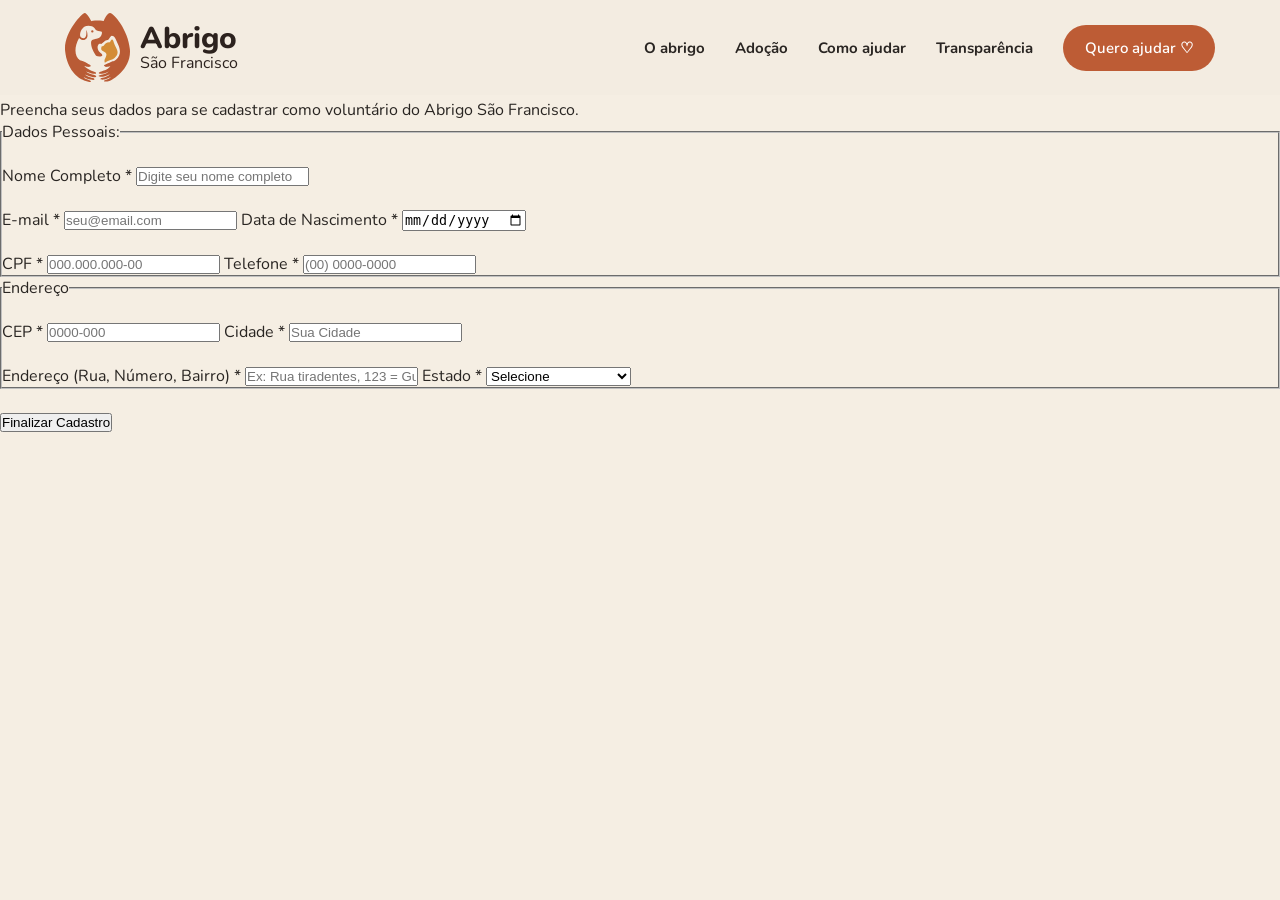
==== cadastro.html @ 90e566f1 "Add files via upload" ====
<!DOCTYPE html>
<html lang="en">
<head>
    <meta charset="UTF-8">
    <meta name="viewport" content="width=device-width, initial-scale=1.0">
    <title>Projetos Sociais - Abrigo São Francisco</title>
    <link rel="stylesheet" href="projects.css">
    <script src="script.js"></script>
</head>
<body>
    <header class="nav-bar">

        <div class="logo-container">
                <img src="imagens/logotipo_abrogoSF.svg" class="logotipo" alt="Logo do Abrigo São Francisco">

                <p class="escritalogo">
                    <strong>Abrigo</strong>
                    <span>São Francisco</span>
                </p>
        </div>

        <nav class="navegacao">
            <ul class="abas-nav">
                <li><a href="#section-abrigo">O abrigo</a></li>
                <li><a href="#section-adocao">Adoção</a></li>
                <li><a href="#section-comoajudar">Como ajudar</a></li>
                <li><a href="#section-transparencia">Transparência</a></li>
                <li><a href="#section-ajudar" class="ajudar-button">Quero ajudar ♡</a></li>
            </ul>
        </nav>

    </header>
	<h1><center>Faça parte do recomeço</center></h1>
    Preencha seus dados para se cadastrar como voluntário do Abrigo São Francisco. 

		<form action="pagina.php">
			<fieldset>
				<legend>Dados Pessoais: </legend>
				<br>
				<label for="nome">Nome Completo *</label>
				<input type="text" id="nome" name="nome" placeholder="Digite seu nome completo">
				</br>
				<br>					
				<label for="email">E-mail *</label>
				<input type="email" id="email" name="email" placeholder="seu@email.com">
                
                <label for="nascimento">Data de Nascimento *</label>
				<input type="date" id="nascimento" name="nascimento" placeholder="dd/mm/aaaa">
				</br>
				<br>
				<label for="cpf"> CPF *</label>
				<input type="text" id="cpf" name="cpf" pattern="[0-9]{3}\.[0-9]{3}\.[0-9]{3}-[0-9]{2}"
					placeholder="000.000.000-00" title="Formato: 000.000.000-00">

				<label for="telefone"> Telefone *</label>
                <input type="tel" id="telefone" name="telefone" pattern="([0-9]{2}\) [0-9]{5}-[0-9]{4}"
					placeholder="(00) 0000-0000" title="Formato: (00) 0000-0000">
				</br>
			</fieldset>
            </form>

        <form action="pagina.php">
			<fieldset>
				<legend>Endereço </legend>
                <br>
                <label for="cep"> CEP *</label>
                <input type="text" id="cep" name="cep" pattern="[0-9]{5}-[0-9]{3}"
                    placeholder="0000-000" title="Formato: 0000-000">
				<label for="nome">Cidade *</label>
				<input type="text" id="cidade" name="cidade" placeholder="Sua Cidade">
				</br>
                <br>
                <label for="nome">Endereço (Rua, Número, Bairro) *</label>
				<input type="text" id="endereco" name="endereco" placeholder="Ex: Rua tiradentes, 123 = Guaianases">	
                <label for="nome">Estado *</label>
				<select id="estado" name="estado" required>
                    <option value="" selected disabled>Selecione </option>
                    <option value="AC">Acre</option>
                    <option value="AL">Alagoas</option>
                    <option value="AP">Amapá</option>
                    <option value="AM">Amazonas</option>
                    <option value="BA">Bahia</option>
                    <option value="CE">Ceará</option>
                    <option value="DF">Distrito Federal</option>
                    <option value="ES">Espírito Santo</option>
                    <option value="GO">Goiás</option>
                    <option value="MA">Maranhão</option>
                    <option value="MT">Mato Grosso</option>
                    <option value="MS">Mato Grosso do Sul</option>
                    <option value="MG">Minas Gerais</option>
                    <option value="PA">Pará</option>
                    <option value="PB">Paraíba</option>
                    <option value="PR">Paraná</option>
                    <option value="PE">Pernambuco</option>
                    <option value="PI">Piauí</option>
                    <option value="RJ">Rio de Janeiro</option>
                    <option value="RN">Rio Grande do Norte</option>
                    <option value="RS">Rio Grande do Sul</option>
                    <option value="RO">Rondônia</option>
                    <option value="RR">Roraima</option>
                    <option value="SC">Santa Catarina</option>
                    <option value="SP">São Paulo</option>
                    <option value="SE">Sergipe</option>
                    <option value="TO">Tocantins</option>
                </select>
		        </br>
            </fieldset>
            <br>
			<button type="submit">Finalizar Cadastro</button>
			</br>
		</form>
</body>
</html>
---- projects.css ----
/* ==========================================================================
   VARIÁVEIS E GLOBAIS (Adicione ao topo do seu ficheiro CSS)
========================================================================== */
@import url('https://fonts.googleapis.com/css2?family=Nunito:wght@400;500;600;700;800&display=swap');

:root {
    --cor-creme: #f5eee3;
    --cor-laranja: #bd5c35;
    --cor-laranja-hover: #a94f2c;
    --cor-escuro: #2c211d;
    --cor-branco: #ffffff;
    --cor-texto-escuro: #292522;
    --cor-texto-cinza: #756e68;
}

body {
    background-color: var(--cor-creme);
    font-family: 'Nunito', sans-serif;
    color: var(--cor-texto-escuro);
    margin: 0; padding: 0;
}

* {
    margin: 0;
    padding: 0;
    box-sizing: border-box;
}

html {
    scroll-behavior: smooth;
}





/* =========================
   NAVBAR
========================= */

.nav-bar {
    width: 100%;
    height: 95px;

    padding: 0 65px;

    background-color: #F3ECE1;

    display: flex;
    align-items: center;

    position: fixed;
    top: 0;
    left: 0;

    z-index: 1000;
}

/* =========================
   LOGO E TEXTOS
========================= */

.logo-container {
    display: flex;
    align-items: center;

    gap: 10px;
}

.logotipo {
    width: 65px;
    height: auto;

    display: block;
}

.escritalogo {
    display: flex;
    flex-direction: column;

    margin: 0;

    color: #2C221E;

    font-family: 'Nunito', sans-serif;

    line-height: 1.1;
}

.escritalogo strong {
    font-size: 30px;
    font-weight: 800;
}

.escritalogo span {
    font-size: 16px;
    font-weight: 400;
}

/* =========================
   ÁREAS DE NAVEGAÇÃO
========================= */

.navegacao {
    display: flex;
    align-items: center;

    margin-left: auto;
}

.abas-nav {
    list-style: none;

    display: flex;
    align-items: center;

    gap: 30px;
}

.abas-nav li {
    display: flex;
    align-items: center;
}


/* =========================
   LINKS
========================= */

.abas-nav a {
    color: #292522;

    text-decoration: none;

    font-size: 15px;
    font-weight: 700;

    white-space: nowrap;

    transition: color 0.3s ease;
}

.abas-nav a:hover {
    color: #bd5c35;
}


/* =========================
   BOTÃO "QUERO AJUDAR"
========================= */

.ajudar-button {
    background-color: #bd5c35;

    color: #ffffff !important;

    padding: 13px 22px;

    border-radius: 30px;

    font-size: 15px !important;
    font-weight: 600 !important;

    transition:
        background-color 0.3s ease,
        transform 0.3s ease;
}

.ajudar-button:hover {
    background-color: #a94f2c;

    transform: translateY(-2px);
}




/* Utilitários */
.creme { background-color: var(--cor-creme); }
.escuro { background-color: var(--cor-escuro); color: var(--cor-branco); }
.laranja { background-color: var(--cor-laranja); color: var(--cor-branco); }
.mt-20 { margin-top: 20px; } .mt-30 { margin-top: 30px; } .w-100 { width: 100%; justify-content: center;}

/* Tipografia Base */
.subtitulo-padrao {
    display: flex; align-items: center; gap: 10px;
    font-size: 13px; font-weight: 800; text-transform: uppercase; margin-bottom: 20px;
}
.subtitulo-padrao span { width: 25px; height: 2px; }
.subtitulo-escuro { color: var(--cor-laranja); } .subtitulo-escuro span { background-color: var(--cor-laranja); }
.subtitulo-claro { color: rgba(255,255,255,0.8); } .subtitulo-claro span { background-color: rgba(255,255,255,0.8); }
.subtitulo-laranja { color: var(--cor-laranja); } .subtitulo-laranja span { background-color: var(--cor-laranja); }

h1 { font-size: 72px; font-weight: 800; line-height: 1.1; letter-spacing: -2px; margin-bottom: 20px; }
h2 { font-size: 46px; font-weight: 800; line-height: 1.1; letter-spacing: -1px; margin-bottom: 20px; }
h3 { font-size: 28px; font-weight: 800; margin-bottom: 15px; }
h4 { font-size: 20px; font-weight: 800; margin-bottom: 15px; }
p { font-size: 16px; line-height: 1.6; color: var(--cor-texto-cinza); margin-bottom: 30px; }

.escuro h2, .escuro h4, .laranja h2, .laranja h4 { color: var(--cor-branco); }
.escuro p { color: rgba(245, 238, 227, 0.7); }

/* ==========================================================================
   BOTÕES E HOVERS
========================================================================== */
.btn-primario, .btn-laranja-solido {
    display: inline-flex; align-items: center; gap: 10px;
    padding: 14px 28px; border-radius: 30px; text-decoration: none; font-weight: 700; font-size: 16px;
    background-color: var(--cor-laranja); color: var(--cor-branco);
    border: none; cursor: pointer; transition: all 0.3s ease;
    margin-top: 20px;
}
.btn-primario:hover, .btn-laranja-solido:hover {
    background-color: var(--cor-laranja-hover);
    transform: translateY(-3px);
    box-shadow: 0 5px 15px rgba(189, 92, 53, 0.3);
}

.btn-creme, .btn-secundario-claro {
    display: inline-flex; align-items: center; gap: 10px;
    padding: 16px 28px; border-radius: 30px; text-decoration: none; font-weight: 700; font-size: 16px;
    background-color: var(--cor-creme); color: var(--cor-texto-escuro);
    border: none; cursor: pointer; transition: all 0.3s ease;
    margin-top: 20px;
}
.btn-creme:hover, .btn-secundario-claro:hover {
    background-color: #ffffff;
    transform: translateY(-3px);
    box-shadow: 0 5px 15px rgba(0,0,0,0.1);
}

.btn-link, .btn-link-claro {
    display: inline-flex; align-items: center; gap: 8px; font-weight: 700; text-decoration: none; font-size: 16px;
    transition: opacity 0.3s ease, transform 0.3s ease;
}
.btn-link { color: var(--cor-texto-escuro); }
.btn-link-claro { color: var(--cor-branco); }
.btn-link:hover, .btn-link-claro:hover {
    opacity: 0.7;
    transform: translateX(5px);
}

/* ==========================================================================
   MODAL "QUERO AJUDAR"
========================================================================== */
.modal-overlay {
    position: fixed;
    top: 0;
    left: 0;
    width: 100%;
    height: 100%;
    background-color: rgba(44, 33, 29, 0.85); /* Fundo castanho escuro translúcido */
    z-index: 9999;
    
    display: flex;
    align-items: center;
    justify-content: center;
    
    /* Escondido por padrão com animação */
    opacity: 0;
    visibility: hidden;
    transition: opacity 0.3s ease, visibility 0.3s ease;
}

/* Classe que será adicionada pelo JS para mostrar o modal */
.modal-overlay.mostrar {
    opacity: 1;
    visibility: visible;
}

.modal-conteudo {
    position: relative;
    background-color: #f5eee3; /* Cor creme padrão */
    width: 90%;
    max-width: 850px;
    border-radius: 30px;
    padding: 60px 50px;
    box-shadow: 0 20px 50px rgba(0, 0, 0, 0.2);
    
    /* Efeito de zoom ao abrir */
    transform: scale(0.95);
    transition: transform 0.3s ease;
}

.modal-overlay.mostrar .modal-conteudo {
    transform: scale(1);
}

.modal-fechar {
    position: absolute;
    top: 30px;
    right: 30px;
    background: none;
    border: none;
    color: #292522;
    cursor: pointer;
    padding: 5px;
    border-radius: 50%;
    transition: background-color 0.2s ease, color 0.2s ease;
}

.modal-fechar:hover {
    background-color: #bd5c35;
    color: #ffffff;
}

.modal-cabecalho {
    text-align: center;
    margin-bottom: 40px;
    display: flex;
    flex-direction: column;
    align-items: center;
}

.modal-cabecalho h2 {
    color: #292522;
    font-size: 38px;
    font-weight: 800;
    letter-spacing: -1px;
    margin-bottom: 15px;
}

.modal-cabecalho p {
    color: #756e68;
    font-size: 16px;
    max-width: 500px;
    margin: 0;
}

.modal-opcoes {
    display: grid;
    grid-template-columns: 1fr 1fr;
    gap: 30px;
}

.modal-opcao-card {
    background-color: #ffffff;
    padding: 40px;
    border-radius: 20px;
    border: 1px solid rgba(0,0,0,0.05);
    text-decoration: none;
    color: #292522;
    
    display: flex;
    flex-direction: column;
    align-items: flex-start;
    
    transition: transform 0.3s ease, box-shadow 0.3s ease;
}

.modal-opcao-card:hover {
    transform: translateY(-5px);
    box-shadow: 0 15px 35px rgba(0, 0, 0, 0.08);
}

.icone-circulo-modal {
    width: 60px;
    height: 60px;
    border-radius: 50%;
    background-color: #f5eee3;
    color: #bd5c35;
    display: flex;
    align-items: center;
    justify-content: center;
    margin-bottom: 25px;
    transition: background-color 0.3s ease, color 0.3s ease;
}

.modal-opcao-card:hover .icone-circulo-modal {
    background-color: #bd5c35;
    color: #ffffff;
}

.modal-opcao-card h3 {
    font-size: 24px;
    font-weight: 800;
    margin-bottom: 10px;
}

.modal-opcao-card p {
    color: #756e68;
    font-size: 15px;
    margin-bottom: 25px;
    flex-grow: 1;
}

/* Responsividade do Modal */
@media (max-width: 768px) {
    .modal-opcoes {
        grid-template-columns: 1fr;
    }
    
    .modal-conteudo {
        padding: 40px 30px;
        max-height: 90vh;
        overflow-y: auto;
    }
    
    .modal-cabecalho h2 {
        font-size: 28px;
    }
}

/* ==========================================================================
   IMAGENS DE FUNDO (Insira os links reais aqui)
========================================================================== */
.bg-img-voluntariado-1 { background-image: url('imagens/foto 1 secao apoio.jpeg'); }
.bg-img-voluntariado-2 { background-image: url('imagens/foto 5 secao apoio.jpeg'); }
.bg-img-voluntariado-3 { background-image: url('imagens/foto homem segurando cachorro.jpeg'); }

.bg-camp-1 { background-image: url('imagens/campanha 1.jpeg'); }
.bg-camp-2 { background-image: url('imagens/campanha 2.jpeg'); }

/* ==========================================================================
   CARDS DE IMAGEM COM OVERLAY
========================================================================== */
.card-imagem {
    position: relative; height: 380px; border-radius: 20px; overflow: hidden;
    background-size: cover; background-position: center;
    padding: 24px; color: var(--cor-branco);
    transition: transform 0.3s ease, box-shadow 0.3s ease;
    cursor: pointer;
}
.card-imagem:hover {
    transform: translateY(-8px);
    box-shadow: 0 15px 30px rgba(0,0,0,0.15);
}
.card-imagem:hover .link-seta {
    transform: translateX(5px);
}
.overlay-gradiente-laranja {
    position: absolute; top: 0; left: 0; width: 100%; height: 100%;
    background: linear-gradient(180deg, rgba(217, 102, 39, 0.6) 0%, rgba(184, 69, 21, 0.95) 100%);
    z-index: 1; transition: opacity 0.3s ease;
}
.card-imagem:hover .overlay-gradiente-laranja {
    opacity: 0.9;
}
.conteudo-card-img {
    position: relative; z-index: 2; height: 100%;
    display: flex; flex-direction: column; justify-content: space-between;
}
.topo-card { display: flex; justify-content: space-between; align-items: center; }
.icone-bola {
    width: 40px; height: 40px; border-radius: 50%;
    background: rgba(255, 255, 255, 0.2); backdrop-filter: blur(4px);
    display: flex; align-items: center; justify-content: center;
}
.base-card h3 { font-size: 22px; margin-bottom: 10px; color: var(--cor-branco);}
.base-card p { font-size: 14px; margin-bottom: 15px; color: rgba(255,255,255,0.9);}
.link-seta { font-weight: 700; font-size: 14px; display: inline-flex; align-items: center; gap: 5px; transition: transform 0.3s ease;}

/* ==========================================================================
   BANNER OPORTUNIDADE LARGA (Hover e Efeitos)
========================================================================== */
.banner-oportunidade-larga {
    display: block; background-color: #d28639; border-radius: 10px 30px; padding: 40px; 
    color: var(--cor-escuro); position: relative; text-decoration: none;
    transition: transform 0.3s ease, background-color 0.3s ease;
}
.banner-oportunidade-larga:hover {
    transform: translateY(-5px);
    background-color: #c97e33;
}
.banner-oportunidade-larga h3 { color: var(--cor-escuro); margin-bottom: 30px;}
.info-oportunidade { display: grid; grid-template-columns: 1fr 1fr; gap: 20px; }
.info-oportunidade p { color: var(--cor-escuro); font-size: 15px; margin-bottom: 10px;}
.link-canto { position: absolute; bottom: 40px; right: 40px; font-weight: 800; transition: transform 0.3s ease;}
.banner-oportunidade-larga:hover .link-canto { transform: translate(3px, -3px); }

/* ==========================================================================
   CARDS DE CAMPANHA (Com Progresso)
========================================================================== */
.card-campanha {
    background-color: var(--cor-branco); border-radius: 30px; overflow: hidden;
    transition: transform 0.3s ease, box-shadow 0.3s ease;
}
.card-campanha:hover {
    transform: translateY(-5px);
    box-shadow: 0 15px 30px rgba(0,0,0,0.2);
}
.img-campanha { width: 100%; height: 300px; background-size: cover; background-position: 10% 10%;}
.conteudo-campanha { padding: 40px; }
.conteudo-campanha h4 { color: var(--cor-texto-escuro); margin-bottom: 15px;}
.stats-campanha { margin-bottom: 30px; }
.linha-stat { display: flex; justify-content: space-between; font-size: 13px; color: var(--cor-texto-cinza); margin-bottom: 10px;}
.linha-stat strong { color: var(--cor-texto-escuro); font-size: 15px;}
progress { width: 100%; height: 8px; border-radius: 4px; border: none; background-color: var(--cor-creme); }
progress::-webkit-progress-value { background-color: var(--cor-laranja); border-radius: 4px;}
progress::-webkit-progress-bar { background-color: var(--cor-creme); border-radius: 4px;}
.botoes-campanha { display: flex; gap: 15px; }

/* ==========================================================================
   FORMULÁRIO DE DOAÇÕES (Interações)
========================================================================== */
.card-branco-sombra { background-color: var(--cor-branco); padding: 50px; border-radius: 30px; box-shadow: 0 10px 40px rgba(0,0,0,0.05);}
.opcoes-valor { display: flex; flex-wrap: wrap; gap: 15px; }
.btn-valor {
    padding: 12px 24px; border-radius: 30px; border: 2px solid var(--cor-creme); 
    background-color: var(--cor-creme); font-weight: 700; color: var(--cor-texto-escuro); 
    cursor: pointer; transition: all 0.2s ease;
}
.btn-valor:hover { border-color: var(--cor-laranja); color: var(--cor-laranja); background-color: var(--cor-branco);}
.btn-valor.ativo { background-color: var(--cor-laranja); color: var(--cor-branco); border-color: var(--cor-laranja);}

.opcoes-tipo { display: flex; gap: 20px; }
.radio-box {
    display: flex; align-items: center; gap: 10px; padding: 15px 25px; border-radius: 15px; 
    background-color: var(--cor-creme); border: 2px solid transparent; cursor: pointer; 
    font-weight: 700; font-size: 14px; transition: all 0.2s ease;
}
.radio-box:hover { border-color: rgba(189, 92, 53, 0.5); }
.radio-box.ativo { border-color: var(--cor-laranja); background-color: var(--cor-branco);}
.radio-box input[type="radio"] { accent-color: var(--cor-laranja); transform: scale(1.2);}

/* ==========================================================================
   OUTROS ESTILOS DA PÁGINA (Layouts)
========================================================================== */
/* =========================
   SECÇÃO 1: HERO (CORREÇÃO DA IMAGEM)
========================= */
.hero-topo {
    position: relative; /* Transforma a secção no limite absoluto */
    display: flex;
    align-items: center; /* Centra o texto na vertical */
    background-color: var(--cor-creme);
    padding: 140px 5% 80px 5%; /* Devolve o espaço de respiro para o texto */
    min-height: 85vh;
    overflow: hidden; /* CORTA qualquer sobra da imagem que passe para baixo da secção */
}

/* --- Coluna da Esquerda (Texto) --- */
.hero-texto-coluna {
    width: 55%; 
    max-width: 650px;
    position: relative;
    z-index: 2; /* Garante que o texto fica sempre por cima de tudo */
}

.hero-etiqueta {
    display: flex;
    align-items: center;
    gap: 15px;
    font-size: 13px;
    font-weight: 800;
    color: #b8541e;
    letter-spacing: 1px;
    margin-bottom: 20px;
    text-transform: uppercase;
}

.hero-etiqueta .traco {
    width: 30px;
    height: 2px;
    background-color: #b8541e;
}

.hero-texto-coluna h1 {
    font-size: 64px;
    font-weight: 800;
    line-height: 1.1;
    letter-spacing: -2px;
    color: #292522;
    margin-bottom: 25px;
}

.hero-texto-coluna p {
    font-size: 17px;
    line-height: 1.6;
    color: #756e68;
    margin-bottom: 40px;
    max-width: 600px;
}

.hero-botoes {
    display: flex;
    align-items: center;
    gap: 30px;
}

.btn-laranja-hero {
    background-color: #b8541e;
    color: #ffffff;
    padding: 16px 32px;
    border-radius: 30px;
    text-decoration: none;
    font-weight: 700;
    font-size: 16px;
    transition: background-color 0.3s;
}

.btn-laranja-hero:hover {
    background-color: #9c4516;
}

.btn-texto-hero {
    color: #292522;
    text-decoration: none;
    font-weight: 700;
    font-size: 16px;
    display: flex;
    align-items: center;
    gap: 8px;
}

/* --- Coluna da Direita (Imagem) --- */
.hero-imagem-coluna {
    position: absolute;
    right: 0; /* Cola a imagem ao lado direito */
    bottom: 0; /* Cola a imagem ao chão da secção */
    width: 50%; /* Dá metade do ecrã para a imagem */
    height: 100%; 
    display: flex;
    justify-content: center;
    align-items: flex-end; /* Puxa para baixo */
    z-index: 1;
    pointer-events: none; /* Evita que o espaço invisível da imagem bloqueie os cliques nos botões do texto */
}

.hero-imagem-coluna img {
    width: 100%;
    height: 90%; /* O TRUQUE: Torna a imagem de propósito mais alta que a secção para encher a tela */
    object-fit: cover; 
    object-position: center bottom; /* Força os braços a tocarem na base */
    
    /* O TRUQUE MÁGICO 2: Como a imagem tem margem sobrando em baixo, empurramos a imagem (translateY) 
       mais para baixo para forçar os braços a passarem o limite invisível e tocarem a linha preta! */
    transform: scale(1.15) translateY(15%); 
    transform-origin: bottom center;
}

/* --- Responsividade --- */
@media (max-width: 1024px) {
    .hero-topo { flex-direction: column; padding-top: 140px; }
    .hero-texto-coluna { width: 100%; text-align: center; display: flex; flex-direction: column; align-items: center; padding-bottom: 500px; }
    .hero-imagem-coluna { width: 100%; right: auto; left: 0; height: 500px; }
    .hero-imagem-coluna img { transform: scale(1.2) translateY(5%); object-fit: contain; }
}

/* =========================
   SECÇÃO 2: OPÇÕES DE CONTRIBUIÇÃO
========================= */
.seccao-opcoes-bg {
    position: relative;
    background-color: #c45a24; /* Laranja forte de fundo */
    padding: 120px 5%;
    overflow: hidden;
}

/* Imagem do cãozinho esbatida no fundo */
.overlay-imagem-fundo {
    position: absolute;
    top: 0;
    left: 0;
    width: 100%;
    height: 100%;
    background-size: cover;
    background-position: center top;
    opacity: 0.15; /* Deixa a imagem super suave para não atrapalhar a leitura */
    mix-blend-mode: multiply; /* Mistura a imagem com o laranja */
    z-index: 1;
}

.conteudo-opcoes {
    position: relative;
    z-index: 2; /* Mantém o conteúdo em cima da imagem */
    max-width: 1200px;
    margin: 0 auto;
    color: var(--cor-branco);
}

/* --- Cabeçalho --- */
.cabecalho-opcoes {
    display: flex;
    justify-content: center;
    margin-bottom: 80px;
}

.texto-central-container {
    max-width: 900px;
    display: flex;
    flex-direction: column;
}

.subtitulo-branco-centro {
    display: flex;
    align-items: center;
    gap: 15px;
    font-size: 12px;
    font-weight: 800;
    color: var(--cor-branco);
    letter-spacing: 1px;
    margin-bottom: 20px;
}

.traco-branco {
    width: 30px;
    height: 2px;
    background-color: var(--cor-branco);
}

.texto-central-container h2 {
    font-size: 46px;
    font-weight: 800;
    line-height: 1.2;
    letter-spacing: -1px;
    margin-bottom: 15px;
    text-align: left;
}

.tagline-direita {
    align-self: flex-end; /* Puxa este texto para a direita */
    font-size: 11px;
    font-weight: 800;
    letter-spacing: 2px;
    color: rgba(255, 255, 255, 0.8);
}

/* --- Cartões Delineados --- */
.grid-cards-opcoes {
    display: grid;
    grid-template-columns: 1fr 1fr;
    gap: 40px;
}

.card-opcao-outline {
    border: 1px solid rgba(255, 255, 255, 0.4); /* Borda fina e semi-transparente */
    border-radius: 40px; /* Cantos bem arredondados como no design */
    padding: 60px 50px;
    display: flex;
    flex-direction: column;
    align-items: flex-start;
    transition: all 0.3s ease;
    background-color: transparent;
}

.card-opcao-outline:hover {
    background-color: rgba(255, 255, 255, 0.05); /* Fica ligeiramente mais claro ao passar o rato */
    transform: translateY(-5px);
    border-color: rgba(255, 255, 255, 0.8);
}

.card-numero {
    display: flex;
    align-items: center;
    gap: 15px;
    font-weight: 800;
    font-size: 14px;
    margin-bottom: 25px;
}

.traco-curto {
    width: 20px;
    height: 2px;
    background-color: var(--cor-branco);
}

.card-opcao-outline h3 {
    font-size: 42px;
    font-weight: 800;
    margin-bottom: 20px;
    letter-spacing: -1px;
}

.card-opcao-outline p {
    font-size: 16px;
    line-height: 1.6;
    color: rgba(255, 255, 255, 0.9);
    margin-bottom: 50px; /* Empurra o botão mais para baixo */
    max-width: 90%;
}

.btn-branco-card {
    background-color: var(--cor-branco);
    color: #c45a24;
    padding: 14px 28px;
    border-radius: 30px;
    text-decoration: none;
    font-weight: 700;
    font-size: 15px;
    display: inline-flex;
    align-items: center;
    gap: 8px;
    transition: transform 0.2s ease, opacity 0.2s ease;
    margin-top: auto; /* Garante que o botão fica alinhado no fundo se os textos tiverem tamanhos diferentes */
}

.btn-branco-card:hover {
    transform: scale(1.05);
    opacity: 0.9;
}

/* --- Responsividade da Secção 2 --- */
@media (max-width: 1024px) {
    .grid-cards-opcoes { grid-template-columns: 1fr; }
    .texto-central-container h2 { font-size: 36px; }
    .card-opcao-outline { padding: 40px 30px; }
}

.seccao-oportunidades { padding: 100px 5%; }
.cabecalho-padrao { max-width: 800px; margin-bottom: 60px; }
.grid-cards-3 { display: grid; grid-template-columns: repeat(3, 1fr); gap: 30px; margin-bottom: 30px; }
.alinhamento-direita { text-align: right; margin-bottom: 60px; }

/* ==========================================================================
   SECÇÃO: COMO PARTICIPAR DO VOLUNTARIADO (CORRIGIDA)
========================================================================== */

.seccao-como-participar-fixa {
    width: 100%;
    padding: 100px 5%;
    
    background-color: #2c211d; /* Fundo escuro */
    
    display: flex;
    justify-content: space-between;
    align-items: flex-start; /* Mantém a coluna da esquerda fixa no topo, sem arrastar a página */
    gap: 60px;
}

/* --- Lado Esquerdo --- */
.coluna-esq-participar {
    width: 40%;
}

.coluna-esq-participar h2 {
    color: #ffffff;
    font-size: 42px;
    font-weight: 800;
    line-height: 1.1;
    margin-bottom: 25px;
    letter-spacing: -1px;
}

.coluna-esq-participar p {
    color: rgba(245, 238, 227, 0.7);
    font-size: 16px;
    line-height: 1.6;
    margin-bottom: 40px;
    max-width: 450px;
}

/* --- Lado Direito --- */
.coluna-dir-participar {
    width: 55%;
    display: flex;
    flex-direction: column;
}

.item-passo-voluntariado {
    display: flex;
    align-items: center;
    padding: 30px 0;
    
    border-top: 1px solid rgba(255, 255, 255, 0.1);
    transition: background-color 0.3s ease, transform 0.3s ease;
}

.item-passo-voluntariado:hover {
    background-color: rgba(255, 255, 255, 0.02);
    transform: translateX(5px);
}

.num-passo {
    width: 50px;
    color: #bd5c35; /* Laranja */
    font-size: 13px;
    font-weight: 800;
    flex-shrink: 0;
}

.textos-passo {
    flex: 1;
    padding-right: 20px;
}

.textos-passo h3 {
    color: #ffffff;
    font-size: 22px;
    font-weight: 700;
    margin: 0 0 8px 0;
}

.textos-passo p {
    color: rgba(255, 255, 255, 0.6);
    font-size: 14px;
    margin: 0;
    line-height: 1.5;
}

.icone-seta-descer {
    width: 35px;
    height: 35px;
    border-radius: 50%;
    border: 1px solid rgba(255, 255, 255, 0.2);
    
    display: flex;
    align-items: center;
    justify-content: center;
    
    color: #ffffff;
    flex-shrink: 0;
    transition: all 0.3s ease;
}

/* Efeito ao passar o rato (hover) na linha inteira */
.item-passo-voluntariado:hover .icone-seta-descer {
    border-color: #bd5c35;
    background-color: #bd5c35;
    color: #ffffff;
}

/* --- Responsividade --- */
@media (max-width: 950px) {
    .seccao-como-participar-fixa {
        flex-direction: column;
        gap: 50px;
    }
    
    .coluna-esq-participar,
    .coluna-dir-participar {
        width: 100%;
    }
    
    .coluna-esq-participar p {
        max-width: 100%;
    }
}

.seccao-campanhas { padding: 100px 5%; }
.grid-cards-2 { display: grid; grid-template-columns: 1fr 1fr; gap: 40px; }

.bloco-doacoes { padding: 100px 5%; display: flex; gap: 60px; align-items: flex-start;}

/* =========================
   SECÇÃO 5: ÁREA DO VOLUNTÁRIO
========================= */
.seccao-area-voluntario {
    padding: 100px 5%;
    background-color: var(--cor-creme);
}

/* Estrutura das duas colunas */
.layout-duas-colunas-voluntario {
    display: flex;
    align-items: center;
    gap: 60px;
    margin-top: 50px;
}

/* Coluna da Imagem (Laptop) */
.imagem-laptop-voluntario {
    width: 55%;
    display: flex;
    justify-content: center;
}

.imagem-laptop-voluntario img {
    width: 100%;
    max-width: 650px; /* Tamanho generoso para o portátil */
    height: auto;
    object-fit: contain;
}

/* Coluna da Direita (Lista de Recursos) */
.lista-recursos-voluntario {
    width: 45%;
    display: flex;
    flex-direction: column;
    gap: 30px;
}

.recurso-item {
    display: flex;
    flex-direction: column;
    gap: 8px;
}

.recurso-cabecalho {
    display: flex;
    align-items: center;
    gap: 12px;
    font-size: 20px;
    font-weight: 800;
    color: var(--cor-escuro);
}

.recurso-cabecalho svg {
    color: var(--cor-escuro);
}

.recurso-texto {
    font-size: 15px;
    color: var(--cor-texto-cinza);
    margin: 0;
    line-height: 1.6;
}

/* Rodapé separador no fundo da secção */
.rodape-cta-voluntario {
    border-top: 1px solid rgba(0, 0, 0, 0.08); /* Linha fina e subtil */
    margin-top: 80px;
    padding-top: 50px;
}

.rodape-cta-voluntario h4 {
    font-size: 22px;
    font-weight: 800;
    color: var(--cor-escuro);
    margin-bottom: 15px;
}

.rodape-cta-voluntario p {
    font-size: 15px;
    color: var(--cor-texto-cinza);
    margin-bottom: 25px;
}

/* Responsividade */
@media (max-width: 1024px) {
    .layout-duas-colunas-voluntario {
        flex-direction: column;
        gap: 50px;
    }
    .imagem-laptop-voluntario, .lista-recursos-voluntario {
        width: 100%;
    }
    .lista-recursos-voluntario {
        align-items: flex-start;
    }
}
/* =========================
   SECÇÃO 6: CERTIFICADOS DIGITAIS
========================= */
.seccao-certificados {
    padding: 100px 5%;
    background-color: var(--cor-creme);
}

.cabecalho-certificados {
    max-width: 1000px;
    margin-bottom: 60px; /* Separa o texto da área da imagem */
}

.cabecalho-certificados h2 {
    color: var(--cor-escuro);
    margin-bottom: 20px;
}

.cabecalho-certificados p {
    color: var(--cor-texto-cinza);
    max-width: 950px;
    font-size: 16px;
    line-height: 1.6;
}

.conteudo-certificados {
    display: flex;
    align-items: center; /* Mantém o botão centrado verticalmente em relação à imagem */
    justify-content: flex-start;
    gap: 80px; /* Distância entre a imagem e o botão */
}

.imagem-certificado {
    width: 60%;
    max-width: 650px; 
}

.imagem-certificado img {
    width: 100%;
    height: auto;
    display: block;
    border-radius: 20px; /* Caso a imagem cortada não tenha bordas arredondadas */
    box-shadow: 0 15px 40px rgba(0, 0, 0, 0.08); /* Adiciona a sombra suave igual à referência */
}

.botao-certificado {
    width: 40%;
    display: flex;
    justify-content: flex-start;
}

/* Responsividade da Secção de Certificados */
@media (max-width: 1024px) {
    .conteudo-certificados {
        flex-direction: column;
        align-items: flex-start;
        gap: 40px;
    }
    .imagem-certificado, .botao-certificado {
        width: 100%;
    }
}
/* =========================
   SECÇÃO 10: TRANSPARÊNCIA E RESULTADOS
========================= */
.seccao-transparencia {
    padding: 100px 5%;
    background-color: var(--cor-creme);
}

.lista-cards-transparencia {
    display: flex;
    flex-direction: column;
    gap: 20px;
    max-width: 1050px;
    margin-top: 50px;
}

/* Cartões com design assimétrico */
.card-transparencia {
    background-color: var(--cor-branco);
    /* O SEGREDO DO FORMATO: 20px na esquerda, 80px na direita */
    border-radius: 20px 80px 80px 20px;
    padding: 35px 50px;
    display: flex;
    align-items: center;
    gap: 40px;
    text-decoration: none;
    transition: transform 0.3s ease, box-shadow 0.3s ease;
}

.card-transparencia:hover {
    transform: translateY(-5px);
    box-shadow: 0 15px 35px rgba(0, 0, 0, 0.05);
}

.card-trans-numero {
    color: var(--cor-laranja);
    font-weight: 800;
    font-size: 15px;
    flex-shrink: 0;
    width: 30px;
}

.card-trans-conteudo {
    flex-grow: 1;
    display: flex;
    flex-direction: column;
    gap: 8px;
}

.card-trans-conteudo h4 {
    margin: 0;
    font-size: 22px;
    color: var(--cor-texto-escuro);
    font-weight: 800;
}

.card-trans-conteudo p {
    margin: 0;
    font-size: 15px;
    color: var(--cor-texto-cinza);
}

/* Link encostado à direita e ligeiramente alinhado à base */
.card-trans-link {
    color: var(--cor-laranja);
    font-weight: 800;
    font-size: 13px;
    flex-shrink: 0;
    align-self: flex-end; /* Empurra o link para ficar alinhado com o parágrafo */
    transition: transform 0.3s ease;
}

.card-transparencia:hover .card-trans-link {
    transform: translateX(5px); /* Dá um pequeno salto para a direita ao passar o rato */
}

/* Responsividade da Secção */
@media (max-width: 768px) {
    .card-transparencia {
        flex-direction: column;
        align-items: flex-start;
        border-radius: 20px; /* Em ecrãs pequenos, as bordas ficam uniformes */
        padding: 30px;
        gap: 20px;
    }
    .card-trans-link {
        align-self: flex-start;
    }
}

/* ==========================================================================
   SECÇÃO 10: FAQ (PERGUNTAS FREQUENTES E ACCORDION)
========================================================================== */
.seccao-faq { padding: 100px 5%; }
.lista-faq { border-top: 1px solid rgba(255,255,255,0.1); margin-top: 40px;}

.faq-item { border-bottom: 1px solid rgba(255,255,255,0.1); padding: 30px 0; transition: background-color 0.3s ease;}
.faq-item:hover { background-color: rgba(255,255,255,0.02); }

.faq-pergunta { display: flex; justify-content: space-between; align-items: center; cursor: pointer; }
.faq-pergunta h4 { margin: 0; font-size: 18px; color: var(--cor-branco); transition: color 0.3s ease;}

.icone-faq { 
    width: 35px; height: 35px; border-radius: 50%; border: 1px solid rgba(255,255,255,0.2); 
    display: flex; align-items: center; justify-content: center; color: var(--cor-branco); 
    transition: all 0.3s ease; flex-shrink: 0; margin-left: 20px;
}

/* Ocultar respostas por padrão (caso vá usar JS depois, o CSS já está pronto) */
.faq-resposta { display: none; margin-top: 20px; max-width: 800px;}
.faq-resposta p { margin: 0; font-size: 15px; color: rgba(255,255,255,0.7); }

/* Estados do item aberto */
.faq-item.aberto .faq-resposta { display: block; animation: fadeIn 0.4s ease; }
.faq-item.aberto .faq-pergunta h4 { color: var(--cor-laranja); }
.faq-item.aberto .icone-faq { border-color: var(--cor-laranja); color: var(--cor-laranja); }
.faq-item:hover .icone-faq { border-color: var(--cor-laranja); color: var(--cor-laranja); }

@keyframes fadeIn {
    from { opacity: 0; transform: translateY(-10px); }
    to { opacity: 1; transform: translateY(0); }
}

/* ==========================================================================
   SECÇÃO CTA: ESCOLHA COMO PARTICIPAR
========================================================================== */
.seccao-cta-participar {
    padding: 100px 5%;
    display: flex;
    align-items: center;
    justify-content: space-between;
    gap: 60px;
}

.cta-texto {
    width: 65%;
}

.cta-subtitulo {
    display: block;
    font-size: 14px;
    font-weight: 800;
    margin-bottom: 20px;
    color: var(--cor-branco);
}

.seccao-cta-participar h2 {
    font-size: 38px;
    font-weight: 800;
    line-height: 1.2;
    margin: 0;
    color: var(--cor-branco);
}

.cta-botoes {
    width: 30%;
    display: flex;
    gap: 15px;
    justify-content: flex-end;
}

.btn-escuro {
    display: inline-flex; align-items: center; gap: 8px;
    padding: 16px 28px; border-radius: 30px; text-decoration: none; 
    font-weight: 700; font-size: 15px;
    background-color: var(--cor-escuro); color: var(--cor-branco);
    transition: transform 0.3s ease, background-color 0.3s ease;
    white-space: nowrap;
    margin-top: 20px;
}

.btn-escuro:hover {
    background-color: #1a1311;
    transform: translateY(-3px);
}


/* ==========================================================================
   SECÇÃO: ACOMPANHE O PROGRESSO (CARD DETALHADO)
========================================================================== */
.seccao-progresso-detalhe {
    padding: 100px 5%;
}

.texto-cinza-claro {
    color: rgba(255, 255, 255, 0.7);
    font-size: 16px;
    max-width: 700px;
}

.card-indicadores {
    background-color: var(--cor-branco);
    border-radius: 30px;
    padding: 50px;
    margin-top: 50px;
}

.titulo-indicadores {
    color: var(--cor-laranja);
    font-size: 11px;
    font-weight: 800;
    letter-spacing: 1px;
    margin-bottom: 30px;
}

.grid-indicadores {
    display: grid;
    grid-template-columns: repeat(4, 1fr);
    gap: 20px;
    margin-bottom: 40px;
}

.indicador-item {
    background-color: var(--cor-creme);
    padding: 30px 25px;
    border-radius: 15px;
    display: flex;
    flex-direction: column;
    gap: 10px;
}

.indicador-label {
    font-size: 13px;
    color: var(--cor-texto-cinza);
    font-weight: 600;
}

.indicador-valor {
    font-size: 32px;
    color: var(--cor-texto-escuro);
    font-weight: 800;
}

/* Barra de Progresso Desenhada com DIVs (Para cantos redondos exatos) */
.barra-progresso-container {
    width: 100%;
    margin-bottom: 30px;
}

.barra-fundo {
    width: 100%;
    height: 12px;
    background-color: var(--cor-creme);
    border-radius: 10px;
    overflow: hidden;
}

.barra-preenchimento {
    height: 100%;
    background-color: var(--cor-laranja);
    border-radius: 10px;
    transition: width 0.5s ease;
}

.rodape-indicadores {
    display: flex;
    justify-content: space-between;
    align-items: center;
}

.texto-meta {
    font-size: 14px;
    font-weight: 700;
    color: var(--cor-texto-escuro);
}


/* ==========================================================================
   RESPONSIVIDADE DAS DUAS SECÇÕES
========================================================================== */
@media (max-width: 1100px) {
    .seccao-cta-participar {
        flex-direction: column;
        align-items: flex-start;
    }
    
    .cta-texto, .cta-botoes {
        width: 100%;
    }
    
    .cta-botoes {
        justify-content: flex-start;
        flex-wrap: wrap;
    }
    
    .grid-indicadores {
        grid-template-columns: repeat(2, 1fr);
    }
}

@media (max-width: 768px) {
    .seccao-cta-participar h2 {
        font-size: 28px;
    }
    
    .grid-indicadores {
        grid-template-columns: 1fr;
    }
    
    .rodape-indicadores {
        flex-direction: column;
        align-items: flex-start;
        gap: 20px;
    }
    
    .card-indicadores {
        padding: 30px;
    }
}

/* ==========================================================================
   RESPONSIVIDADE EXTRA (Para estas 4 secções)
========================================================================== */
@media (max-width: 1024px) {
    .grid-cards-4 { grid-template-columns: repeat(2, 1fr); }
    .seccao-certificados { flex-direction: column; align-items: flex-start; }
    .texto-certificados, .grafismo-certificado { width: 100%; }
}

@media (max-width: 768px) {
    .grid-cards-2x2, .grid-cards-4 { grid-template-columns: 1fr; }
    .faq-pergunta h4 { font-size: 16px; }
}

/* Responsividade */
@media (max-width: 1024px) {
    .grid-duas-colunas, .seccao-como-participar, .bloco-doacoes { flex-direction: column; }
    .metade-esq, .metade-dir, .form-doacao { width: 100%; position: static;}
    .grid-cards-3 { grid-template-columns: repeat(2, 1fr); }
}
@media (max-width: 768px) {
    h1 { font-size: 48px; } h2 { font-size: 32px; }
    .grid-cards-3, .grid-cards-2 { grid-template-columns: 1fr; }
    .botoes-hero { flex-direction: column; align-items: flex-start; }
}

/* =========================
   RODAPÉ (FOOTER)
========================= */

.rodape-site {
    width: 100%;
    padding: 80px 5% 30px;
    
    background-color: #2c211d;
    color: #f5eee3;
}

.conteudo-rodape {
    display: flex;
    justify-content: space-between;
    align-items: flex-start;
    gap: 40px;
}


/* =========================
   COLUNA DA MARCA / LOGO
========================= */

.coluna-marca {
    width: 30%;
    
    display: flex;
    flex-direction: column;
    align-items: center;
    text-align: center;
}

.logo-rodape {
    margin-bottom: 15px;
}

.coluna-marca h3 {
    margin-bottom: 15px;
    
    color: #ffffff;
    
    font-size: 22px;
    font-weight: 800;
    line-height: 1.2;
}

.coluna-marca h3 span {
    font-size: 14px;
    font-weight: 600;
}

.coluna-marca p {
    color: rgba(245, 238, 227, 0.7);
    
    font-size: 13px;
    line-height: 1.6;
}


/* =========================
   COLUNAS DE LINKS DE NAVEGAÇÃO
========================= */

.colunas-links {
    width: 60%;
    
    display: flex;
    justify-content: space-between;
    gap: 30px;
}

.coluna-nav h4 {
    margin-bottom: 25px;
    
    color: #f0a04b; /* Laranja da paleta principal */
    
    font-size: 11px;
    font-weight: 800;
    text-transform: uppercase;
    letter-spacing: 0.5px;
}

.coluna-nav ul {
    list-style: none;
    padding: 0;
    margin: 0;
}

.coluna-nav li {
    margin-bottom: 16px;
}

.coluna-nav a {
    color: rgba(245, 238, 227, 0.85);
    text-decoration: none;
    
    font-size: 14px;
    font-weight: 500;
    
    transition: color 0.3s ease;
}

.coluna-nav a:hover {
    color: #f0a04b;
}


/* =========================
   DIVISÓRIA E RODAPÉ INFERIOR
========================= */

.linha-divisoria-rodape {
    width: 100%;
    height: 1px;
    
    margin: 60px 0 30px;
    
    background-color: rgba(245, 238, 227, 0.08); /* Linha subtil */
}

.rodape-inferior {
    display: flex;
    justify-content: space-between;
    align-items: center;
}

.rodape-inferior p {
    color: rgba(245, 238, 227, 0.6);
    
    font-size: 12px;
    font-weight: 500;
}

.links-inferiores {
    display: flex;
    align-items: center;
    gap: 25px;
}

.links-inferiores a {
    color: rgba(245, 238, 227, 0.6);
    text-decoration: none;
    
    font-size: 12px;
    font-weight: 500;
    
    transition: color 0.3s ease;
}

.links-inferiores a:hover {
    color: #ffffff;
}

.btn-voltar-topo {
    display: flex;
    align-items: center;
    justify-content: center;
    
    margin-left: 10px;
    
    color: rgba(245, 238, 227, 0.8);
}


/* =========================
   RESPONSIVIDADE BÁSICA
========================= */

@media (max-width: 900px) {
    .conteudo-rodape {
        flex-direction: column;
        align-items: center;
        gap: 50px;
    }

    .coluna-marca {
        width: 100%;
    }

    .colunas-links {
        width: 100%;
        flex-wrap: wrap;
        justify-content: space-between;
    }

    .coluna-nav {
        width: 45%;
        margin-bottom: 20px;
    }

    .rodape-inferior {
        flex-direction: column;
        gap: 20px;
        text-align: center;
    }
}

@media (max-width: 500px) {
    .coluna-nav {
        width: 100%;
        text-align: center;
    }
}
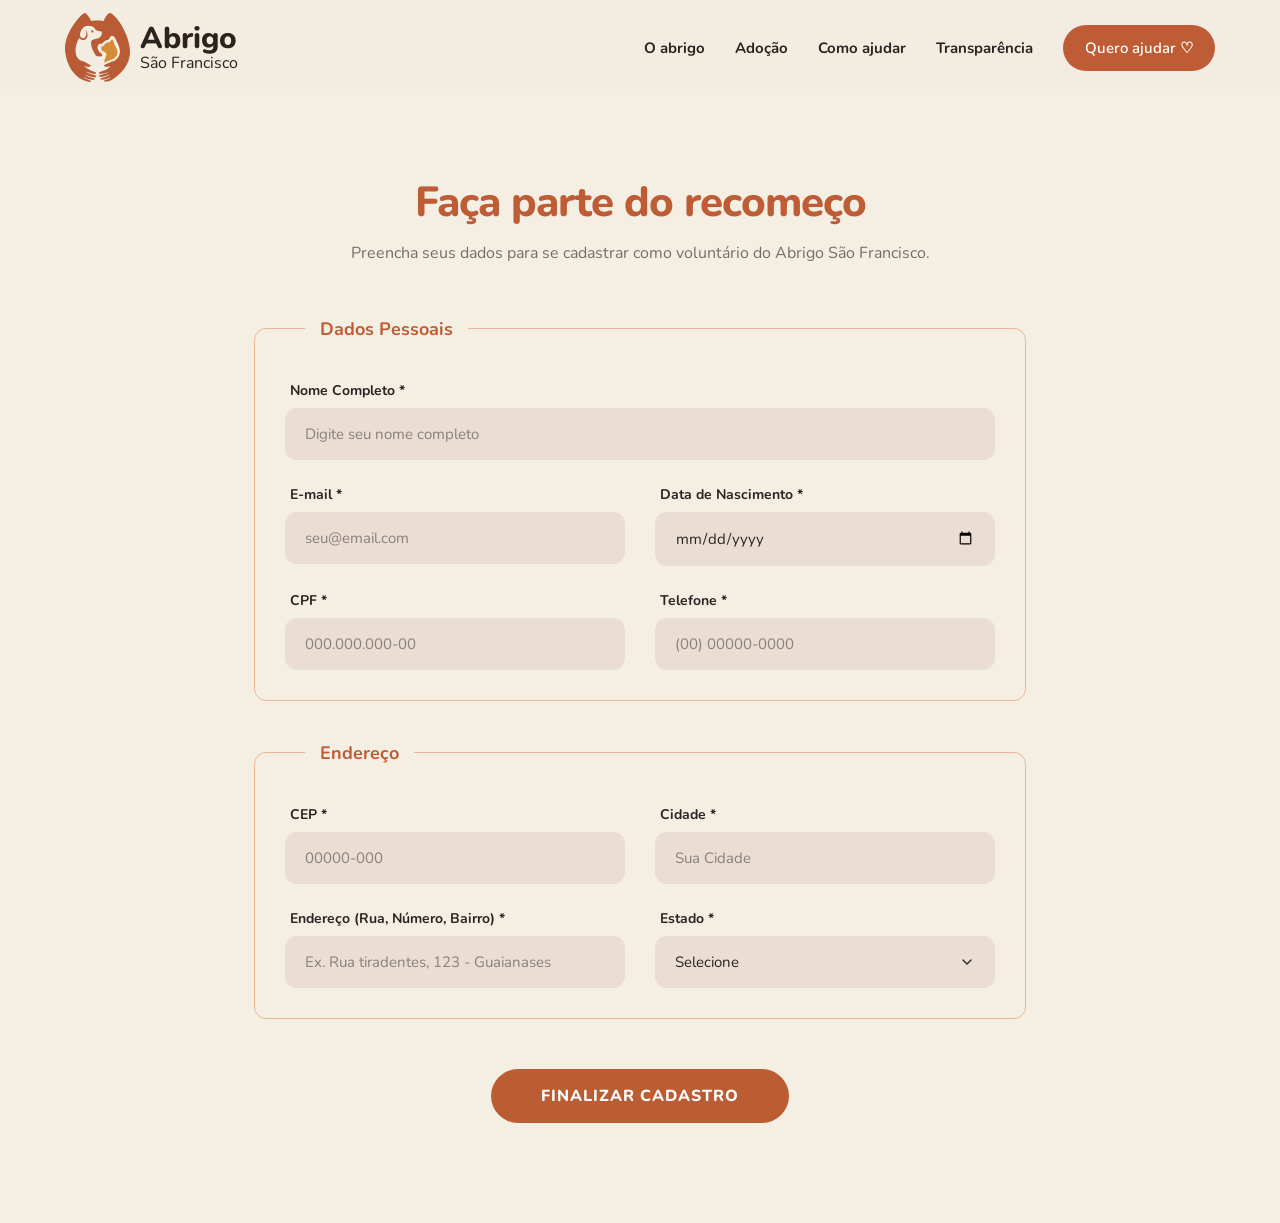
==== commit d29946a3: "css cadastro" ====
--- a/cadastro.html
+++ b/cadastro.html
@@ -1,113 +1,143 @@
 <!DOCTYPE html>
-<html lang="en">
+<html lang="pt-BR">
 <head>
     <meta charset="UTF-8">
     <meta name="viewport" content="width=device-width, initial-scale=1.0">
-    <title>Projetos Sociais - Abrigo São Francisco</title>
+    <title>Cadastro de Voluntário - Abrigo São Francisco</title>
     <link rel="stylesheet" href="projects.css">
-    <script src="script.js"></script>
+    <script src="script.js" defer></script>
 </head>
-<body>
+<body class="creme">
+
+    <!-- NAVBAR (Mantida igual às outras páginas) -->
     <header class="nav-bar">
+        <div class="logo-container">
+            <img src="imagens/logotipo_abrogoSF.svg" class="logotipo" alt="Logo do Abrigo São Francisco">
+            <p class="escritalogo">
+                <strong>Abrigo</strong>
+                <span>São Francisco</span>
+            </p>
+        </div>
+        <nav class="navegacao">
+            <ul class="abas-nav">
+                <li><a href="#">O abrigo</a></li>
+                <li><a href="#">Adoção</a></li>
+                <li><a href="#">Como ajudar</a></li>
+                <li><a href="#">Transparência</a></li>
+                <li><a href="#" class="ajudar-button">Quero ajudar ♡</a></li>
+            </ul>
+        </nav>
+    </header>
 
-        <div class="logo-container">
-                <img src="imagens/logotipo_abrogoSF.svg" class="logotipo" alt="Logo do Abrigo São Francisco">
-
-                <p class="escritalogo">
-                    <strong>Abrigo</strong>
-                    <span>São Francisco</span>
-                </p>
+    <!-- CONTEÚDO DO CADASTRO -->
+    <main class="seccao-cadastro">
+        
+        <!-- Cabeçalho do Formulário -->
+        <div class="cabecalho-cadastro">
+            <h1>Faça parte do recomeço</h1>
+            <p>Preencha seus dados para se cadastrar como voluntário do Abrigo São Francisco.</p>
         </div>
 
-        <nav class="navegacao">
-            <ul class="abas-nav">
-                <li><a href="#section-abrigo">O abrigo</a></li>
-                <li><a href="#section-adocao">Adoção</a></li>
-                <li><a href="#section-comoajudar">Como ajudar</a></li>
-                <li><a href="#section-transparencia">Transparência</a></li>
-                <li><a href="#section-ajudar" class="ajudar-button">Quero ajudar ♡</a></li>
-            </ul>
-        </nav>
+        <!-- Formulário Único -->
+        <form action="pagina.php" method="POST" class="formulario-cadastro">
+            
+            <!-- BLOCO 1: DADOS PESSOAIS -->
+            <fieldset class="grupo-campos">
+                <legend>Dados Pessoais</legend>
+                
+                <div class="linha-form">
+                    <div class="campo-form largura-total">
+                        <label for="nome">Nome Completo *</label>
+                        <input type="text" id="nome" name="nome" placeholder="Digite seu nome completo" required>
+                    </div>
+                </div>
 
-    </header>
-	<h1><center>Faça parte do recomeço</center></h1>
-    Preencha seus dados para se cadastrar como voluntário do Abrigo São Francisco. 
+                <div class="linha-form">
+                    <div class="campo-form">
+                        <label for="email">E-mail *</label>
+                        <input type="email" id="email" name="email" placeholder="seu@email.com" required>
+                    </div>
+                    <div class="campo-form">
+                        <label for="nascimento">Data de Nascimento *</label>
+                        <input type="date" id="nascimento" name="nascimento" required>
+                    </div>
+                </div>
 
-		<form action="pagina.php">
-			<fieldset>
-				<legend>Dados Pessoais: </legend>
-				<br>
-				<label for="nome">Nome Completo *</label>
-				<input type="text" id="nome" name="nome" placeholder="Digite seu nome completo">
-				</br>
-				<br>					
-				<label for="email">E-mail *</label>
-				<input type="email" id="email" name="email" placeholder="seu@email.com">
+                <div class="linha-form">
+                    <div class="campo-form">
+                        <label for="cpf">CPF *</label>
+                        <input type="text" id="cpf" name="cpf" pattern="[0-9]{3}\.[0-9]{3}\.[0-9]{3}-[0-9]{2}" placeholder="000.000.000-00" title="Formato: 000.000.000-00" required>
+                    </div>
+                    <div class="campo-form">
+                        <label for="telefone">Telefone *</label>
+                        <input type="tel" id="telefone" name="telefone" pattern="\([0-9]{2}\) [0-9]{5}-[0-9]{4}" placeholder="(00) 00000-0000" title="Formato: (00) 00000-0000" required>
+                    </div>
+                </div>
+            </fieldset>
+
+            <!-- BLOCO 2: ENDEREÇO -->
+            <fieldset class="grupo-campos">
+                <legend>Endereço</legend>
                 
-                <label for="nascimento">Data de Nascimento *</label>
-				<input type="date" id="nascimento" name="nascimento" placeholder="dd/mm/aaaa">
-				</br>
-				<br>
-				<label for="cpf"> CPF *</label>
-				<input type="text" id="cpf" name="cpf" pattern="[0-9]{3}\.[0-9]{3}\.[0-9]{3}-[0-9]{2}"
-					placeholder="000.000.000-00" title="Formato: 000.000.000-00">
+                <div class="linha-form">
+                    <div class="campo-form">
+                        <label for="cep">CEP *</label>
+                        <input type="text" id="cep" name="cep" pattern="[0-9]{5}-[0-9]{3}" placeholder="00000-000" title="Formato: 00000-000" required>
+                    </div>
+                    <div class="campo-form">
+                        <label for="cidade">Cidade *</label>
+                        <input type="text" id="cidade" name="cidade" placeholder="Sua Cidade" required>
+                    </div>
+                </div>
 
-				<label for="telefone"> Telefone *</label>
-                <input type="tel" id="telefone" name="telefone" pattern="([0-9]{2}\) [0-9]{5}-[0-9]{4}"
-					placeholder="(00) 0000-0000" title="Formato: (00) 0000-0000">
-				</br>
-			</fieldset>
-            </form>
+                <div class="linha-form">
+                    <div class="campo-form">
+                        <label for="endereco">Endereço (Rua, Número, Bairro) *</label>
+                        <input type="text" id="endereco" name="endereco" placeholder="Ex. Rua tiradentes, 123 - Guaianases" required>
+                    </div>
+                    <div class="campo-form">
+                        <label for="estado">Estado *</label>
+                        <select id="estado" name="estado" required>
+                            <option value="" selected disabled>Selecione</option>
+                            <option value="AC">Acre</option>
+                            <option value="AL">Alagoas</option>
+                            <option value="AP">Amapá</option>
+                            <option value="AM">Amazonas</option>
+                            <option value="BA">Bahia</option>
+                            <option value="CE">Ceará</option>
+                            <option value="DF">Distrito Federal</option>
+                            <option value="ES">Espírito Santo</option>
+                            <option value="GO">Goiás</option>
+                            <option value="MA">Maranhão</option>
+                            <option value="MT">Mato Grosso</option>
+                            <option value="MS">Mato Grosso do Sul</option>
+                            <option value="MG">Minas Gerais</option>
+                            <option value="PA">Pará</option>
+                            <option value="PB">Paraíba</option>
+                            <option value="PR">Paraná</option>
+                            <option value="PE">Pernambuco</option>
+                            <option value="PI">Piauí</option>
+                            <option value="RJ">Rio de Janeiro</option>
+                            <option value="RN">Rio Grande do Norte</option>
+                            <option value="RS">Rio Grande do Sul</option>
+                            <option value="RO">Rondônia</option>
+                            <option value="RR">Roraima</option>
+                            <option value="SC">Santa Catarina</option>
+                            <option value="SP">São Paulo</option>
+                            <option value="SE">Sergipe</option>
+                            <option value="TO">Tocantins</option>
+                        </select>
+                    </div>
+                </div>
+            </fieldset>
 
-        <form action="pagina.php">
-			<fieldset>
-				<legend>Endereço </legend>
-                <br>
-                <label for="cep"> CEP *</label>
-                <input type="text" id="cep" name="cep" pattern="[0-9]{5}-[0-9]{3}"
-                    placeholder="0000-000" title="Formato: 0000-000">
-				<label for="nome">Cidade *</label>
-				<input type="text" id="cidade" name="cidade" placeholder="Sua Cidade">
-				</br>
-                <br>
-                <label for="nome">Endereço (Rua, Número, Bairro) *</label>
-				<input type="text" id="endereco" name="endereco" placeholder="Ex: Rua tiradentes, 123 = Guaianases">	
-                <label for="nome">Estado *</label>
-				<select id="estado" name="estado" required>
-                    <option value="" selected disabled>Selecione </option>
-                    <option value="AC">Acre</option>
-                    <option value="AL">Alagoas</option>
-                    <option value="AP">Amapá</option>
-                    <option value="AM">Amazonas</option>
-                    <option value="BA">Bahia</option>
-                    <option value="CE">Ceará</option>
-                    <option value="DF">Distrito Federal</option>
-                    <option value="ES">Espírito Santo</option>
-                    <option value="GO">Goiás</option>
-                    <option value="MA">Maranhão</option>
-                    <option value="MT">Mato Grosso</option>
-                    <option value="MS">Mato Grosso do Sul</option>
-                    <option value="MG">Minas Gerais</option>
-                    <option value="PA">Pará</option>
-                    <option value="PB">Paraíba</option>
-                    <option value="PR">Paraná</option>
-                    <option value="PE">Pernambuco</option>
-                    <option value="PI">Piauí</option>
-                    <option value="RJ">Rio de Janeiro</option>
-                    <option value="RN">Rio Grande do Norte</option>
-                    <option value="RS">Rio Grande do Sul</option>
-                    <option value="RO">Rondônia</option>
-                    <option value="RR">Roraima</option>
-                    <option value="SC">Santa Catarina</option>
-                    <option value="SP">São Paulo</option>
-                    <option value="SE">Sergipe</option>
-                    <option value="TO">Tocantins</option>
-                </select>
-		        </br>
-            </fieldset>
-            <br>
-			<button type="submit">Finalizar Cadastro</button>
-			</br>
-		</form>
+            <!-- BOTÃO DE ENVIO -->
+            <div class="container-botao-enviar">
+                <button type="submit" class="btn-enviar-cadastro">FINALIZAR CADASTRO</button>
+            </div>
+
+        </form>
+    </main>
+
 </body>
-</html>
+</html>
--- a/projects.css
+++ b/projects.css
@@ -1630,4 +1630,161 @@
         width: 100%;
         text-align: center;
     }
+}
+
+/* =========================
+   PÁGINA DE CADASTRO
+========================= */
+.seccao-cadastro {
+    padding: 180px 5% 100px; /* Espaço para a navbar fixa */
+    max-width: 900px;
+    margin: 0 auto;
+}
+
+.cabecalho-cadastro {
+    text-align: center;
+    margin-bottom: 50px;
+}
+
+.cabecalho-cadastro h1 {
+    font-size: 42px;
+    font-weight: 800;
+    color: var(--cor-laranja);
+    margin-bottom: 15px;
+    letter-spacing: -1px;
+}
+
+.cabecalho-cadastro p {
+    font-size: 16px;
+    color: var(--cor-texto-cinza);
+    margin: 0;
+}
+
+/* Estrutura do Formulário */
+.formulario-cadastro {
+    display: flex;
+    flex-direction: column;
+    gap: 40px;
+}
+
+.grupo-campos {
+    border: 1px solid rgba(217, 102, 39, 0.4); /* Borda laranja suave */
+    border-radius: 12px;
+    padding: 40px 30px 30px;
+    position: relative;
+    background-color: transparent;
+}
+
+.grupo-campos legend {
+    color: var(--cor-laranja);
+    font-size: 18px;
+    font-weight: 700;
+    padding: 0 15px;
+    margin-left: 20px;
+}
+
+/* Linhas e Colunas */
+.linha-form {
+    display: flex;
+    gap: 30px;
+    margin-bottom: 25px;
+}
+
+.linha-form:last-child {
+    margin-bottom: 0;
+}
+
+.campo-form {
+    display: flex;
+    flex-direction: column;
+    gap: 8px;
+    flex: 1; /* Faz as colunas dividirem o espaço 50/50 */
+}
+
+.campo-form.largura-total {
+    flex: 100%;
+}
+
+.campo-form label {
+    font-size: 14px;
+    font-weight: 700;
+    color: var(--cor-texto-escuro);
+    padding-left: 5px;
+}
+
+/* Estilo dos Inputs e Selects */
+.campo-form input,
+.campo-form select {
+    width: 100%;
+    background-color: #eaddd3; /* Bege igual à imagem */
+    border: none;
+    border-radius: 12px; /* Cantos arredondados */
+    padding: 16px 20px;
+    font-family: 'Nunito', sans-serif;
+    font-size: 15px;
+    color: var(--cor-texto-escuro);
+    outline: none;
+    transition: box-shadow 0.3s;
+}
+
+.campo-form input:focus,
+.campo-form select:focus {
+    box-shadow: 0 0 0 2px var(--cor-laranja); /* Destaque ao clicar */
+}
+
+.campo-form input::placeholder {
+    color: rgba(41, 37, 34, 0.5); /* Cor do texto de exemplo */
+}
+
+/* Estilo específico para o select (Seta) */
+.campo-form select {
+    appearance: none;
+    -webkit-appearance: none;
+    background-image: url("data:image/svg+xml;charset=US-ASCII,%3Csvg%20xmlns%3D%22http%3A%2F%2Fwww.w3.org%2F2000%2Fsvg%22%20width%3D%2224%22%20height%3D%2224%22%20viewBox%3D%220%200%2024%2024%22%20fill%3D%22none%22%20stroke%3D%22%23292522%22%20stroke-width%3D%222%22%20stroke-linecap%3D%22round%22%20stroke-linejoin%3D%22round%22%3E%3Cpath%20d%3D%22M6%209l6%206%206-6%22%2F%3E%3C%2Fsvg%3E");
+    background-repeat: no-repeat;
+    background-position: right 20px center;
+    background-size: 16px;
+    padding-right: 45px;
+    cursor: pointer;
+}
+
+/* Botão Finalizar Cadastro */
+.container-botao-enviar {
+    display: flex;
+    justify-content: center;
+    margin-top: 10px;
+}
+
+.btn-enviar-cadastro {
+    background-color: #ba5d33;
+    color: #ffffff;
+    font-family: 'Nunito', sans-serif;
+    font-weight: 800;
+    font-size: 16px;
+    padding: 16px 50px;
+    border: none;
+    border-radius: 30px;
+    cursor: pointer;
+    text-transform: uppercase;
+    letter-spacing: 1px;
+    transition: background-color 0.3s, transform 0.2s;
+}
+
+.btn-enviar-cadastro:hover {
+    background-color: #9c4516;
+    transform: translateY(-2px);
+}
+
+/* Responsividade do Formulário */
+@media (max-width: 768px) {
+    .linha-form {
+        flex-direction: column;
+        gap: 25px;
+    }
+    .grupo-campos {
+        padding: 30px 20px 20px;
+    }
+    .btn-enviar-cadastro {
+        width: 100%;
+    }
 }
